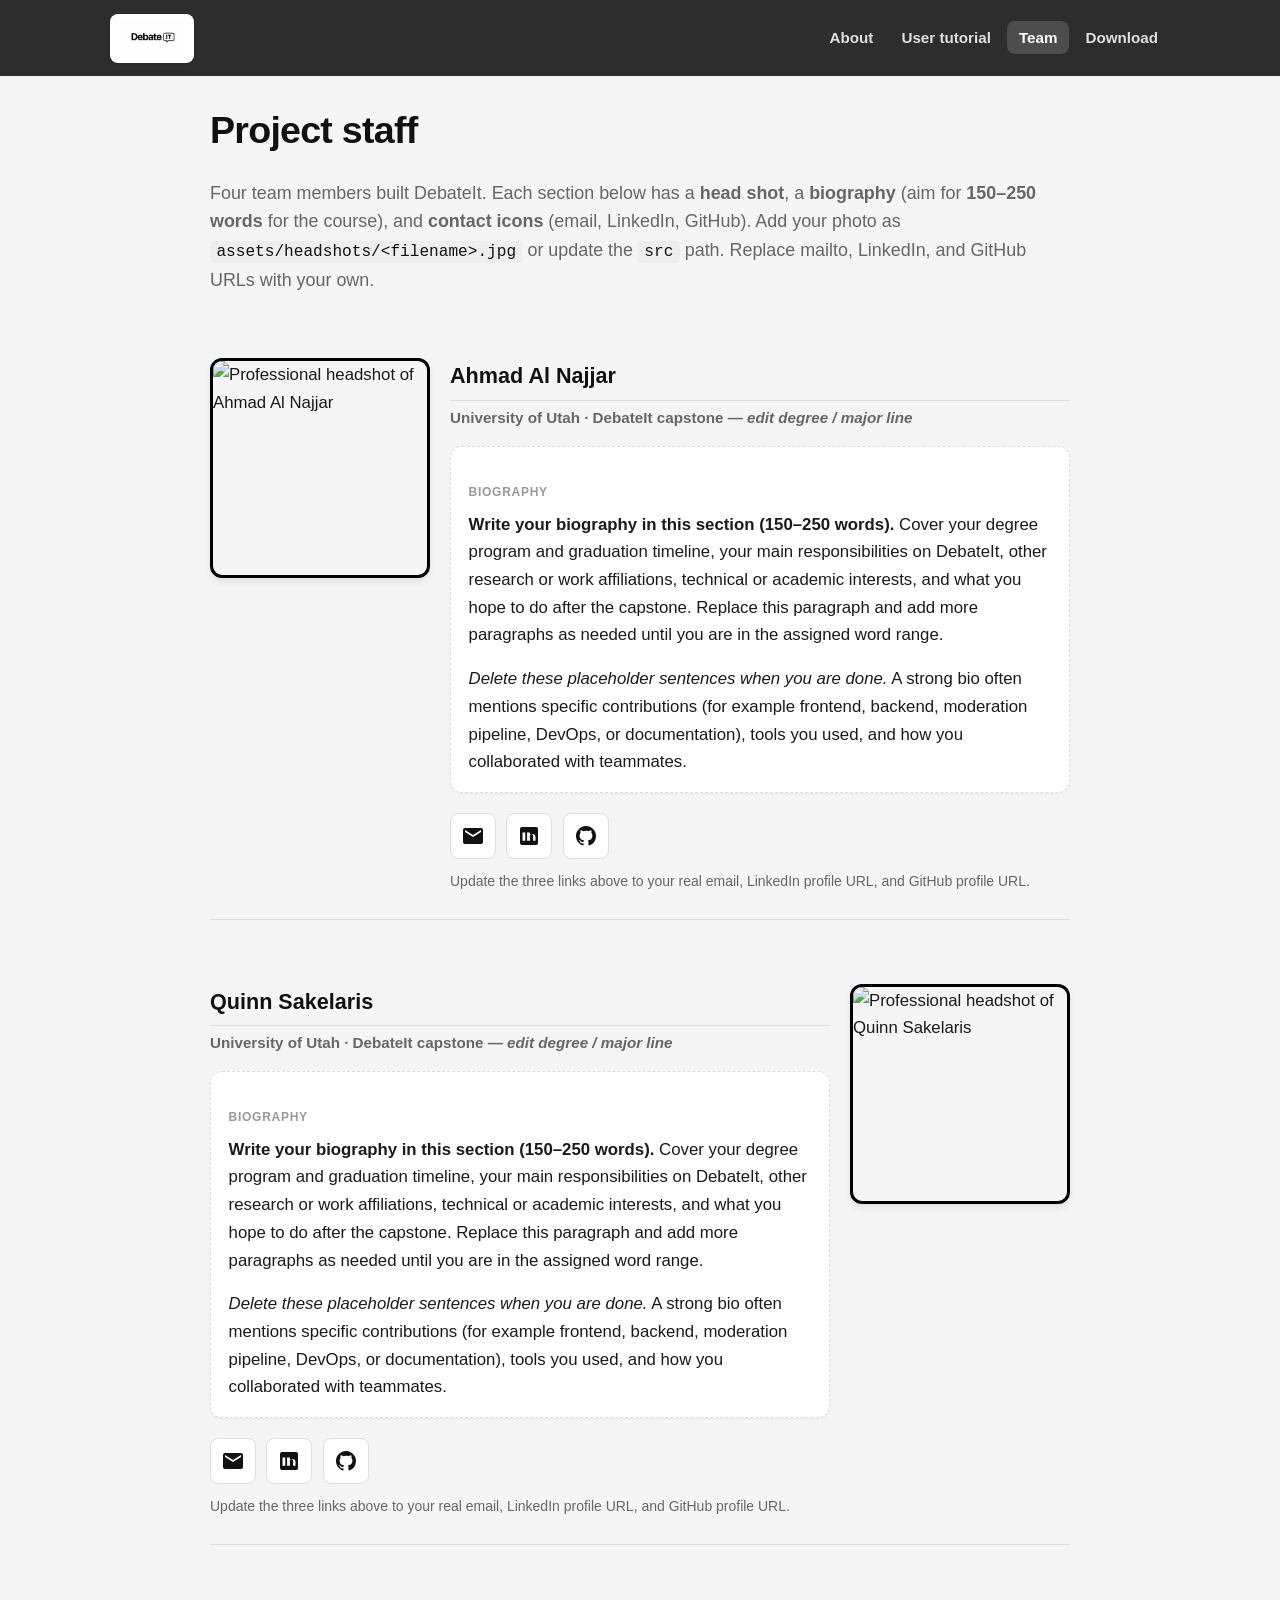
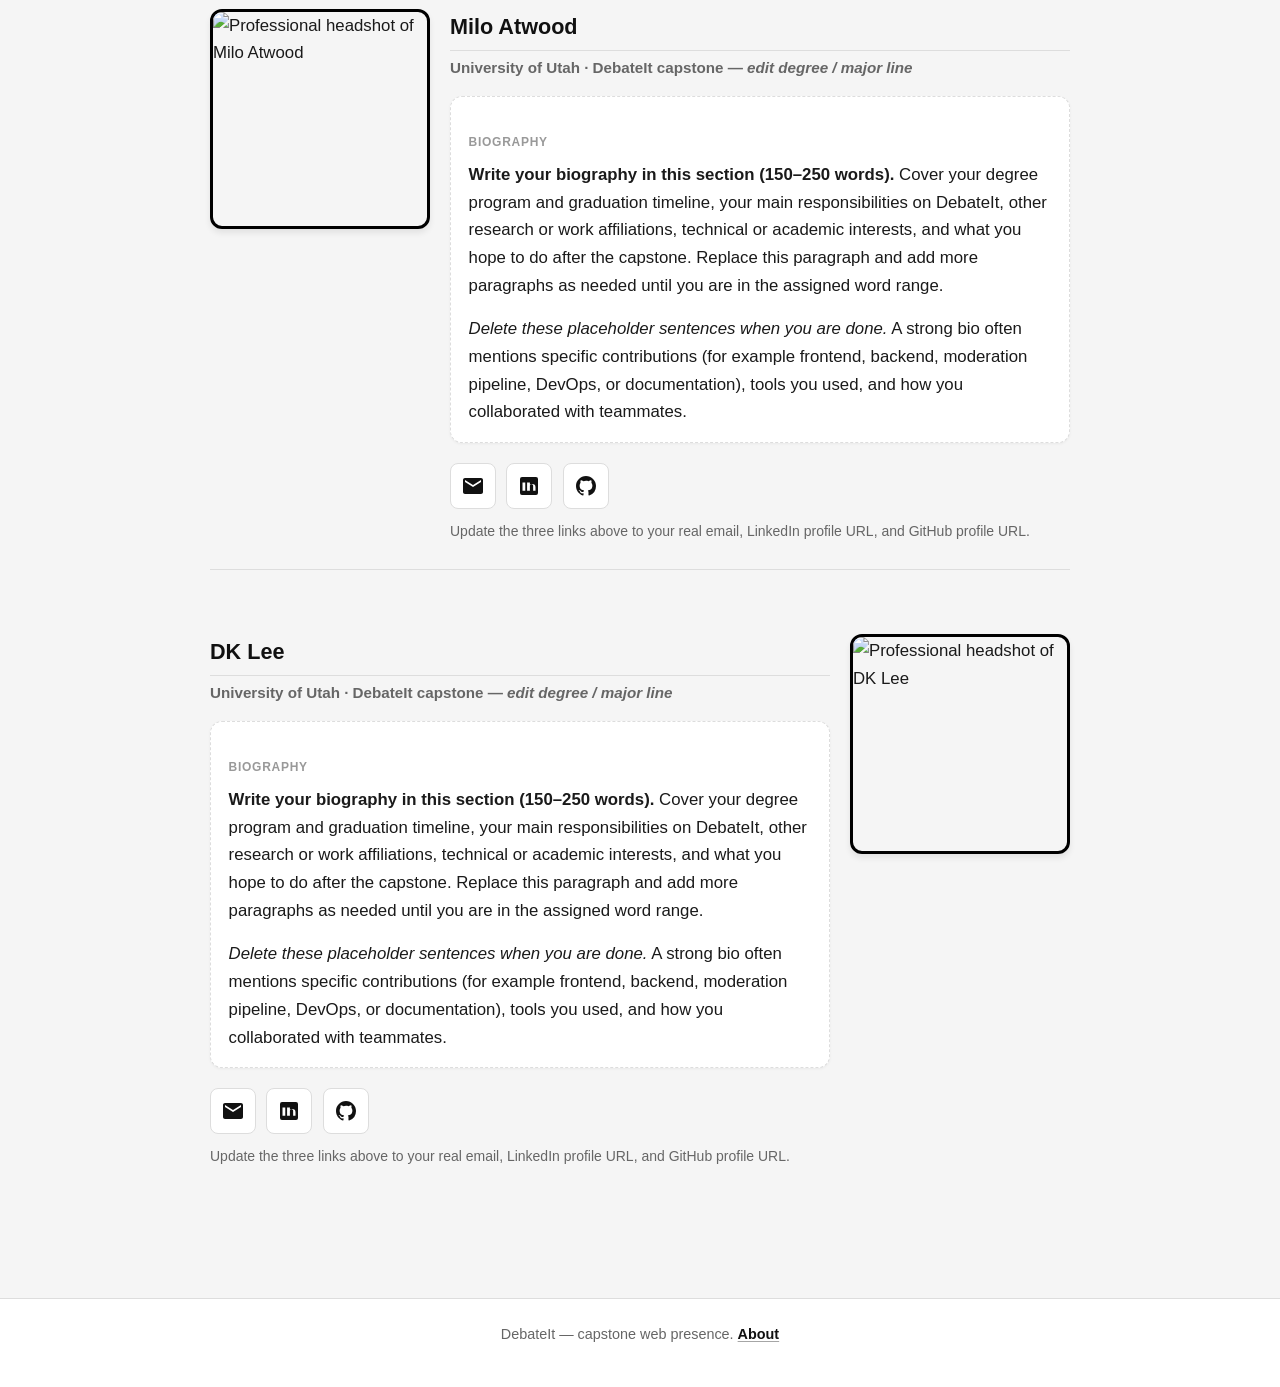
==== team.html @ d02fa09f "setup static website to our team presence" ====
<!DOCTYPE html>
<html lang="en">
  <head>
    <meta charset="utf-8" />
    <meta name="viewport" content="width=device-width, initial-scale=1" />
    <title>Team — DebateIt</title>
    <link rel="stylesheet" href="styles.css" />
  </head>
  <body>
    <header class="site-header">
      <div class="site-header__inner">
        <a class="logo" href="index.html"><img src="assets/logo.jpg" alt="Debate It — home" width="160" height="40" /></a>
        <nav aria-label="Main">
          <ul>
            <li><a href="index.html">About</a></li>
            <li><a href="tutorial.html">User tutorial</a></li>
            <li><a href="team.html" aria-current="page">Team</a></li>
            <li><a href="download.html">Download</a></li>
          </ul>
        </nav>
      </div>
    </header>

    <!-- Inline icons (currentColor) for contact row -->
    <svg xmlns="http://www.w3.org/2000/svg" style="position: absolute; width: 0; height: 0; overflow: hidden" aria-hidden="true">
      <symbol id="icon-email" viewBox="0 0 24 24">
        <path
          fill="currentColor"
          d="M20 4H4c-1.1 0-1.99.9-1.99 2L2 18c0 1.1.9 2 2 2h16c1.1 0 2-.9 2-2V6c0-1.1-.9-2-2-2zm0 4-8 5-8-5V6l8 5 8-5v2z"
        />
      </symbol>
      <symbol id="icon-linkedin" viewBox="0 0 24 24">
        <path
          fill="currentColor"
          d="M19 3a2 2 0 0 1 2 2v14a2 2 0 0 1-2 2H5a2 2 0 0 1-2-2V5a2 2 0 0 1 2-2h14m-.5 15.5v-5.3a3.26 3.26 0 0 0-3.26-3.26c-.85 0-1.64.21-2.35.62V8.5h-2.8v8.2h2.8v-4.93c0-.68.67-1.53 1.75-1.53 1 0 1.5.73 1.5 1.69v4.77h2.76M6.88 6.56a1.68 1.68 0 0 1-1.68-1.68A1.68 1.68 0 0 1 6.88 3.2a1.69 1.69 0 0 1 1.69 1.68 1.69 1.69 0 0 1-1.69 1.68m1.39 10.94V8.5H5.5v8.2h2.77z"
        />
      </symbol>
      <symbol id="icon-github" viewBox="0 0 24 24">
        <path
          fill="currentColor"
          fill-rule="evenodd"
          clip-rule="evenodd"
          d="M12 2C6.477 2 2 6.484 2 12.017c0 4.425 2.865 8.18 6.839 9.504.5.092.682-.217.682-.483 0-.237-.008-.868-.013-1.703-2.782.605-3.369-1.343-3.369-1.343-.454-1.158-1.11-1.466-1.11-1.466-.908-.62.069-.608.069-.608 1.003.07 1.531 1.032 1.531 1.032.892 1.53 2.341 1.088 2.91.832.092-.647.35-1.088.636-1.338-2.22-.253-4.555-1.113-4.555-4.951 0-1.093.39-1.988 1.029-2.688-.103-.253-.446-1.272.098-2.65 0 0 .84-.27 2.75 1.026A9.564 9.564 0 0112 6.844c.85.004 1.705.115 2.504.337 1.909-1.296 2.747-1.027 2.747-1.027.546 1.379.202 2.398.1 2.651.64.7 1.028 1.595 1.028 2.688 0 3.848-2.339 4.695-4.566 4.943.359.309.678.92.678 1.855 0 1.338-.012 2.419-.012 2.747 0 .268.18.58.688.482A10.019 10.019 0 0022 12.017C22 6.484 17.522 2 12 2z"
        />
      </symbol>
    </svg>

    <main>
      <h1>Project staff</h1>
      <p class="lead">
        Four team members built DebateIt. Each section below has a <strong>head shot</strong>, a <strong>biography</strong> (aim for <strong>150–250 words</strong> for the course), and <strong>contact icons</strong> (email, LinkedIn, GitHub). Add your photo as
        <code>assets/headshots/&lt;filename&gt;.jpg</code> or update the <code>src</code> path. Replace mailto, LinkedIn, and GitHub URLs with your own.
      </p>

      <!-- 1. Ahmad Al Najjar — photo LEFT -->
      <article class="team-member" id="ahmad-al-najjar">
        <figure class="team-member__photo">
          <img
            src="assets/headshots/ahmad-al-najjar.jpg"
            alt="Professional headshot of Ahmad Al Najjar"
            width="220"
            height="220"
            onerror="this.onerror=null;this.src='assets/headshot-placeholder.svg'"
          />
        </figure>
        <div class="team-member__bio">
          <h2 class="team-member__name">Ahmad Al Najjar</h2>
          <p class="team-member__role">University of Utah · DebateIt capstone — <em>edit degree / major line</em></p>

          <section class="team-member__bio-write" aria-labelledby="bio-heading-ahmad">
            <h3 class="team-bio-heading" id="bio-heading-ahmad">Biography</h3>
            <p>
              <strong>Write your biography in this section (150–250 words).</strong> Cover your degree program and graduation timeline, your main responsibilities on DebateIt, other research or work affiliations, technical or academic interests, and what
              you hope to do after the capstone. Replace this paragraph and add more paragraphs as needed until you are in the assigned word range.
            </p>
            <p>
              <em>Delete these placeholder sentences when you are done.</em> A strong bio often mentions specific contributions (for example frontend, backend, moderation pipeline, DevOps, or documentation), tools you used, and how you collaborated with
              teammates.
            </p>
          </section>

          <div class="contact-icons" role="list" aria-label="Professional contact — Ahmad Al Najjar">
            <a class="contact-icons__link" role="listitem" href="mailto:ahmad.alnajjar@utah.edu" aria-label="Email Ahmad Al Najjar">
              <svg class="contact-icons__svg" width="24" height="24" aria-hidden="true"><use href="#icon-email" /></svg>
            </a>
            <a class="contact-icons__link" role="listitem" href="https://www.linkedin.com/in/ahmad-al-najjar" aria-label="Ahmad Al Najjar on LinkedIn" rel="noopener noreferrer" target="_blank">
              <svg class="contact-icons__svg" width="24" height="24" aria-hidden="true"><use href="#icon-linkedin" /></svg>
            </a>
            <a class="contact-icons__link" role="listitem" href="https://github.com/ahmad-al-najjar" aria-label="Ahmad Al Najjar on GitHub" rel="noopener noreferrer" target="_blank">
              <svg class="contact-icons__svg" width="24" height="24" aria-hidden="true"><use href="#icon-github" /></svg>
            </a>
          </div>
          <p class="contact-icons__hint"><small>Update the three links above to your real email, LinkedIn profile URL, and GitHub profile URL.</small></p>
        </div>
      </article>

      <!-- 2. Quinn Sakelaris — photo RIGHT -->
      <article class="team-member team-member--flip" id="quinn-sakelaris">
        <figure class="team-member__photo">
          <img
            src="assets/headshots/quinn-sakelaris.jpg"
            alt="Professional headshot of Quinn Sakelaris"
            width="220"
            height="220"
            onerror="this.onerror=null;this.src='assets/headshot-placeholder.svg'"
          />
        </figure>
        <div class="team-member__bio">
          <h2 class="team-member__name">Quinn Sakelaris</h2>
          <p class="team-member__role">University of Utah · DebateIt capstone — <em>edit degree / major line</em></p>

          <section class="team-member__bio-write" aria-labelledby="bio-heading-quinn">
            <h3 class="team-bio-heading" id="bio-heading-quinn">Biography</h3>
            <p>
              <strong>Write your biography in this section (150–250 words).</strong> Cover your degree program and graduation timeline, your main responsibilities on DebateIt, other research or work affiliations, technical or academic interests, and what
              you hope to do after the capstone. Replace this paragraph and add more paragraphs as needed until you are in the assigned word range.
            </p>
            <p>
              <em>Delete these placeholder sentences when you are done.</em> A strong bio often mentions specific contributions (for example frontend, backend, moderation pipeline, DevOps, or documentation), tools you used, and how you collaborated with
              teammates.
            </p>
          </section>

          <div class="contact-icons" role="list" aria-label="Professional contact — Quinn Sakelaris">
            <a class="contact-icons__link" role="listitem" href="mailto:quinn.sakelaris@utah.edu" aria-label="Email Quinn Sakelaris">
              <svg class="contact-icons__svg" width="24" height="24" aria-hidden="true"><use href="#icon-email" /></svg>
            </a>
            <a class="contact-icons__link" role="listitem" href="https://www.linkedin.com/in/quinn-sakelaris" aria-label="Quinn Sakelaris on LinkedIn" rel="noopener noreferrer" target="_blank">
              <svg class="contact-icons__svg" width="24" height="24" aria-hidden="true"><use href="#icon-linkedin" /></svg>
            </a>
            <a class="contact-icons__link" role="listitem" href="https://github.com/quinn-sakelaris" aria-label="Quinn Sakelaris on GitHub" rel="noopener noreferrer" target="_blank">
              <svg class="contact-icons__svg" width="24" height="24" aria-hidden="true"><use href="#icon-github" /></svg>
            </a>
          </div>
          <p class="contact-icons__hint"><small>Update the three links above to your real email, LinkedIn profile URL, and GitHub profile URL.</small></p>
        </div>
      </article>

      <!-- 3. Milo Atwood — photo LEFT -->
      <article class="team-member" id="milo-atwood">
        <figure class="team-member__photo">
          <img
            src="assets/headshots/milo-atwood.jpg"
            alt="Professional headshot of Milo Atwood"
            width="220"
            height="220"
            onerror="this.onerror=null;this.src='assets/headshot-placeholder.svg'"
          />
        </figure>
        <div class="team-member__bio">
          <h2 class="team-member__name">Milo Atwood</h2>
          <p class="team-member__role">University of Utah · DebateIt capstone — <em>edit degree / major line</em></p>

          <section class="team-member__bio-write" aria-labelledby="bio-heading-milo">
            <h3 class="team-bio-heading" id="bio-heading-milo">Biography</h3>
            <p>
              <strong>Write your biography in this section (150–250 words).</strong> Cover your degree program and graduation timeline, your main responsibilities on DebateIt, other research or work affiliations, technical or academic interests, and what
              you hope to do after the capstone. Replace this paragraph and add more paragraphs as needed until you are in the assigned word range.
            </p>
            <p>
              <em>Delete these placeholder sentences when you are done.</em> A strong bio often mentions specific contributions (for example frontend, backend, moderation pipeline, DevOps, or documentation), tools you used, and how you collaborated with
              teammates.
            </p>
          </section>

          <div class="contact-icons" role="list" aria-label="Professional contact — Milo Atwood">
            <a class="contact-icons__link" role="listitem" href="mailto:milo.atwood@utah.edu" aria-label="Email Milo Atwood">
              <svg class="contact-icons__svg" width="24" height="24" aria-hidden="true"><use href="#icon-email" /></svg>
            </a>
            <a class="contact-icons__link" role="listitem" href="https://www.linkedin.com/in/milo-atwood" aria-label="Milo Atwood on LinkedIn" rel="noopener noreferrer" target="_blank">
              <svg class="contact-icons__svg" width="24" height="24" aria-hidden="true"><use href="#icon-linkedin" /></svg>
            </a>
            <a class="contact-icons__link" role="listitem" href="https://github.com/milo-atwood" aria-label="Milo Atwood on GitHub" rel="noopener noreferrer" target="_blank">
              <svg class="contact-icons__svg" width="24" height="24" aria-hidden="true"><use href="#icon-github" /></svg>
            </a>
          </div>
          <p class="contact-icons__hint"><small>Update the three links above to your real email, LinkedIn profile URL, and GitHub profile URL.</small></p>
        </div>
      </article>

      <!-- 4. DK Lee — photo RIGHT -->
      <article class="team-member team-member--flip" id="dk-lee">
        <figure class="team-member__photo">
          <img
            src="assets/headshots/dk-lee.jpg"
            alt="Professional headshot of DK Lee"
            width="220"
            height="220"
            onerror="this.onerror=null;this.src='assets/headshot-placeholder.svg'"
          />
        </figure>
        <div class="team-member__bio">
          <h2 class="team-member__name">DK Lee</h2>
          <p class="team-member__role">University of Utah · DebateIt capstone — <em>edit degree / major line</em></p>

          <section class="team-member__bio-write" aria-labelledby="bio-heading-dk">
            <h3 class="team-bio-heading" id="bio-heading-dk">Biography</h3>
            <p>
              <strong>Write your biography in this section (150–250 words).</strong> Cover your degree program and graduation timeline, your main responsibilities on DebateIt, other research or work affiliations, technical or academic interests, and what
              you hope to do after the capstone. Replace this paragraph and add more paragraphs as needed until you are in the assigned word range.
            </p>
            <p>
              <em>Delete these placeholder sentences when you are done.</em> A strong bio often mentions specific contributions (for example frontend, backend, moderation pipeline, DevOps, or documentation), tools you used, and how you collaborated with
              teammates.
            </p>
          </section>

          <div class="contact-icons" role="list" aria-label="Professional contact — DK Lee">
            <a class="contact-icons__link" role="listitem" href="mailto:dk.lee@utah.edu" aria-label="Email DK Lee">
              <svg class="contact-icons__svg" width="24" height="24" aria-hidden="true"><use href="#icon-email" /></svg>
            </a>
            <a class="contact-icons__link" role="listitem" href="https://www.linkedin.com/in/dk-lee" aria-label="DK Lee on LinkedIn" rel="noopener noreferrer" target="_blank">
              <svg class="contact-icons__svg" width="24" height="24" aria-hidden="true"><use href="#icon-linkedin" /></svg>
            </a>
            <a class="contact-icons__link" role="listitem" href="https://github.com/dk-lee" aria-label="DK Lee on GitHub" rel="noopener noreferrer" target="_blank">
              <svg class="contact-icons__svg" width="24" height="24" aria-hidden="true"><use href="#icon-github" /></svg>
            </a>
          </div>
          <p class="contact-icons__hint"><small>Update the three links above to your real email, LinkedIn profile URL, and GitHub profile URL.</small></p>
        </div>
      </article>
    </main>

    <footer class="site-footer">
      <p>DebateIt — capstone web presence. <a href="index.html">About</a></p>
    </footer>
  </body>
</html>
---- styles.css ----
/* DebateIt brochure — theme aligned with mainview (sidebar + light content shell) */
:root {
  /* MainLayout + Sidebar */
  --bg-page: #f5f5f5;
  --bg-chrome: #2d2d2d;
  --bg-chrome-hover: #3d3d3d;
  --bg-chrome-active: #4d4d4d;
  /* Surfaces (auth card, debate cards) */
  --surface: #ffffff;
  --border: #dddddd;
  --border-input: #dddddd;
  --text: #111111;
  --text-body: #1a1a1a;
  --muted: #666666;
  --muted-soft: #999999;
  --accent-red: #e24a4a;
  --radius: 12px;
  --radius-btn: 8px;
  --font: -apple-system, BlinkMacSystemFont, "Segoe UI", Roboto, Oxygen, Ubuntu, Cantarell, "Fira Sans", "Droid Sans", "Helvetica Neue", sans-serif;
  --max: 900px;
  --shadow-card: 0 4px 6px rgba(0, 0, 0, 0.08);
}

*,
*::before,
*::after {
  box-sizing: border-box;
}

html {
  scroll-behavior: smooth;
}

body {
  margin: 0;
  font-family: var(--font);
  background: var(--bg-page);
  color: var(--text-body);
  line-height: 1.65;
  font-size: 1.05rem;
  -webkit-font-smoothing: antialiased;
  -moz-osx-font-smoothing: grayscale;
}

a {
  color: var(--text);
  text-decoration: underline;
  text-decoration-color: rgba(0, 0, 0, 0.35);
  text-underline-offset: 2px;
}

a:hover {
  text-decoration-color: var(--text);
}

.site-header {
  background: var(--bg-chrome);
  border-bottom: none;
  position: sticky;
  top: 0;
  z-index: 10;
}

.site-header__inner {
  max-width: 1100px;
  margin: 0 auto;
  padding: 0.85rem 1.25rem;
  display: flex;
  flex-wrap: wrap;
  align-items: center;
  justify-content: space-between;
  gap: 1rem;
}

.logo {
  display: inline-flex;
  align-items: center;
  line-height: 0;
  background: #fff;
  padding: 0.35rem 0.65rem;
  border-radius: var(--radius-btn);
  border: none;
  box-shadow: 0 1px 3px rgba(0, 0, 0, 0.2);
}

.logo:hover {
  text-decoration: none;
  filter: brightness(1.02);
}

.logo img {
  height: 38px;
  width: auto;
  display: block;
}

nav ul {
  list-style: none;
  margin: 0;
  padding: 0;
  display: flex;
  flex-wrap: wrap;
  gap: 0.25rem;
}

nav a {
  color: #e0e0e0;
  font-size: 0.95rem;
  font-weight: 600;
  text-decoration: none;
  padding: 0.5rem 0.75rem;
  border-radius: var(--radius-btn);
  transition: background-color 0.2s ease, color 0.2s ease;
}

nav a:hover {
  background-color: var(--bg-chrome-hover);
  color: #fff;
  text-decoration: none;
}

nav a[aria-current="page"] {
  background-color: var(--bg-chrome-active);
  color: #fff;
  text-decoration: none;
}

main {
  max-width: var(--max);
  margin: 0 auto;
  padding: 2rem 1.25rem 4rem;
}

main a:not(.btn):not(.logo) {
  font-weight: 600;
}

h1 {
  font-size: clamp(1.85rem, 4vw, 2.35rem);
  letter-spacing: -0.02em;
  margin-top: 0;
  line-height: 1.2;
  color: var(--text);
  font-weight: 700;
}

h2 {
  font-size: 1.35rem;
  margin-top: 2.25rem;
  margin-bottom: 0.75rem;
  color: var(--text);
  border-bottom: 1px solid var(--border);
  padding-bottom: 0.35rem;
  font-weight: 700;
}

h3 {
  font-size: 1.1rem;
  margin-top: 1.5rem;
  color: var(--muted);
  font-weight: 600;
}

p {
  margin: 0 0 1rem;
}

.lead {
  font-size: 1.12rem;
  color: var(--muted);
  margin-bottom: 1.5rem;
  line-height: 1.6;
}

.cta-row {
  display: flex;
  flex-wrap: wrap;
  gap: 0.75rem 1rem;
  margin: 1.5rem 0 2rem;
}

.btn {
  display: inline-block;
  padding: 0.65rem 1.25rem;
  border-radius: var(--radius-btn);
  font-weight: 700;
  font-size: 0.95rem;
  border: 1px solid var(--border);
  background: var(--surface);
  color: var(--text);
  text-decoration: none;
  transition: opacity 0.2s ease, background-color 0.2s ease, border-color 0.2s ease;
}

.btn:hover {
  background: #fafafa;
  border-color: #bbb;
  text-decoration: none;
}

.btn--primary {
  background: #000000;
  border-color: #000000;
  color: #fff;
}

.btn--primary:hover {
  opacity: 0.9;
  filter: none;
  text-decoration: none;
}

.figure {
  margin: 1.5rem 0;
  padding: 1rem;
  background: var(--surface);
  border: 1px solid var(--border);
  border-radius: var(--radius);
  text-align: center;
  box-shadow: var(--shadow-card);
}

.figure img,
.figure svg {
  max-width: 100%;
  height: auto;
  border-radius: var(--radius-btn);
}

.caption {
  margin: 0.75rem 0 0;
  font-size: 0.9rem;
  color: var(--muted);
}

.caption a {
  font-weight: 600;
}

.tag-list {
  display: flex;
  flex-wrap: wrap;
  gap: 0.5rem;
  margin: 1rem 0 0;
  padding: 0;
  list-style: none;
}

.tag-list li {
  background: var(--surface);
  border: 1px solid var(--border);
  padding: 0.4rem 0.85rem;
  border-radius: 999px;
  font-size: 0.85rem;
  color: var(--text-body);
  font-weight: 500;
  box-shadow: 0 1px 2px rgba(0, 0, 0, 0.04);
}

.callout {
  border-left: 4px solid var(--bg-chrome);
  padding: 1rem 1.15rem;
  margin: 1.5rem 0;
  background: var(--surface);
  border-radius: 0 var(--radius) var(--radius) 0;
  box-shadow: var(--shadow-card);
  border: 1px solid var(--border);
  border-left-width: 4px;
}

.callout p:last-child {
  margin-bottom: 0;
}

code {
  font-family: source-code-pro, Menlo, Monaco, Consolas, "Courier New", monospace;
  font-size: 0.9em;
  background: #eeeeee;
  padding: 0.15rem 0.4rem;
  border-radius: 4px;
  color: var(--text);
}

.site-footer {
  border-top: 1px solid var(--border);
  padding: 1.5rem 1.25rem;
  text-align: center;
  color: var(--muted);
  font-size: 0.9rem;
  background: var(--surface);
}

.site-footer a {
  font-weight: 600;
}

/* Team alternating layout */
.team-member {
  display: grid;
  grid-template-columns: 1fr;
  gap: 1.25rem;
  align-items: start;
  margin: 2.5rem 0;
  padding: 1.5rem 0;
  border-bottom: 1px solid var(--border);
}

.team-member:last-child {
  border-bottom: none;
}

@media (min-width: 700px) {
  .team-member {
    grid-template-columns: minmax(160px, 220px) 1fr;
  }

  .team-member--flip {
    grid-template-columns: 1fr minmax(160px, 220px);
  }

  .team-member--flip .team-member__photo {
    order: 2;
  }

  .team-member--flip .team-member__bio {
    order: 1;
  }
}

.team-member__photo {
  margin: 0;
}

.team-member__photo img {
  width: 100%;
  max-width: 220px;
  aspect-ratio: 1;
  object-fit: cover;
  border-radius: var(--radius);
  border: 3px solid #000000;
  display: block;
  box-shadow: var(--shadow-card);
}

.team-member__name {
  margin: 0 0 0.25rem;
  font-size: 1.35rem;
  font-weight: 700;
  color: var(--text);
}

.team-member__role {
  margin: 0 0 1rem;
  color: var(--muted);
  font-size: 0.95rem;
  font-weight: 600;
}

.team-bio-heading {
  font-size: 0.75rem;
  margin: 1.25rem 0 0.5rem;
  color: var(--muted-soft);
  border-bottom: none;
  text-transform: uppercase;
  letter-spacing: 0.06em;
  font-weight: 600;
}

.team-member__bio-write {
  margin: 0 0 0.5rem;
  padding: 1rem 1.1rem;
  background: var(--surface);
  border: 1px dashed var(--border);
  border-radius: var(--radius);
  box-shadow: 0 1px 3px rgba(0, 0, 0, 0.05);
}

.team-member__bio-write p:last-child {
  margin-bottom: 0;
}

.contact-icons {
  display: flex;
  flex-wrap: wrap;
  align-items: center;
  gap: 0.65rem;
  margin-top: 1.25rem;
  padding: 0;
}

.contact-icons__link {
  display: inline-flex;
  align-items: center;
  justify-content: center;
  width: 46px;
  height: 46px;
  border-radius: var(--radius-btn);
  background: var(--surface);
  border: 1px solid var(--border);
  color: var(--text);
  text-decoration: none;
  transition: background-color 0.2s ease, border-color 0.2s ease;
}

.contact-icons__link:hover {
  background: var(--bg-page);
  border-color: #000000;
  color: var(--text);
  text-decoration: none;
}

.contact-icons__svg {
  display: block;
  pointer-events: none;
}

.contact-icons__hint {
  margin: 0.5rem 0 0;
  color: var(--muted);
}

/* Tutorial steps — card stack like in-app panels */
.steps {
  counter-reset: step;
  list-style: none;
  padding: 0;
  margin: 1.5rem 0;
}

.steps li {
  position: relative;
  padding: 1rem 1rem 1rem 3.25rem;
  margin-bottom: 0.75rem;
  background: var(--surface);
  border: 1px solid var(--border);
  border-radius: var(--radius);
  box-shadow: 0 1px 3px rgba(0, 0, 0, 0.06);
}

.steps li::before {
  counter-increment: step;
  content: counter(step);
  position: absolute;
  left: 1rem;
  top: 1rem;
  width: 1.75rem;
  height: 1.75rem;
  line-height: 1.75rem;
  text-align: center;
  font-weight: 700;
  font-size: 0.9rem;
  background: #000000;
  color: #fff;
  border-radius: 50%;
}

ol.simple {
  padding-left: 1.25rem;
}

ol.simple li {
  margin-bottom: 0.5rem;
}
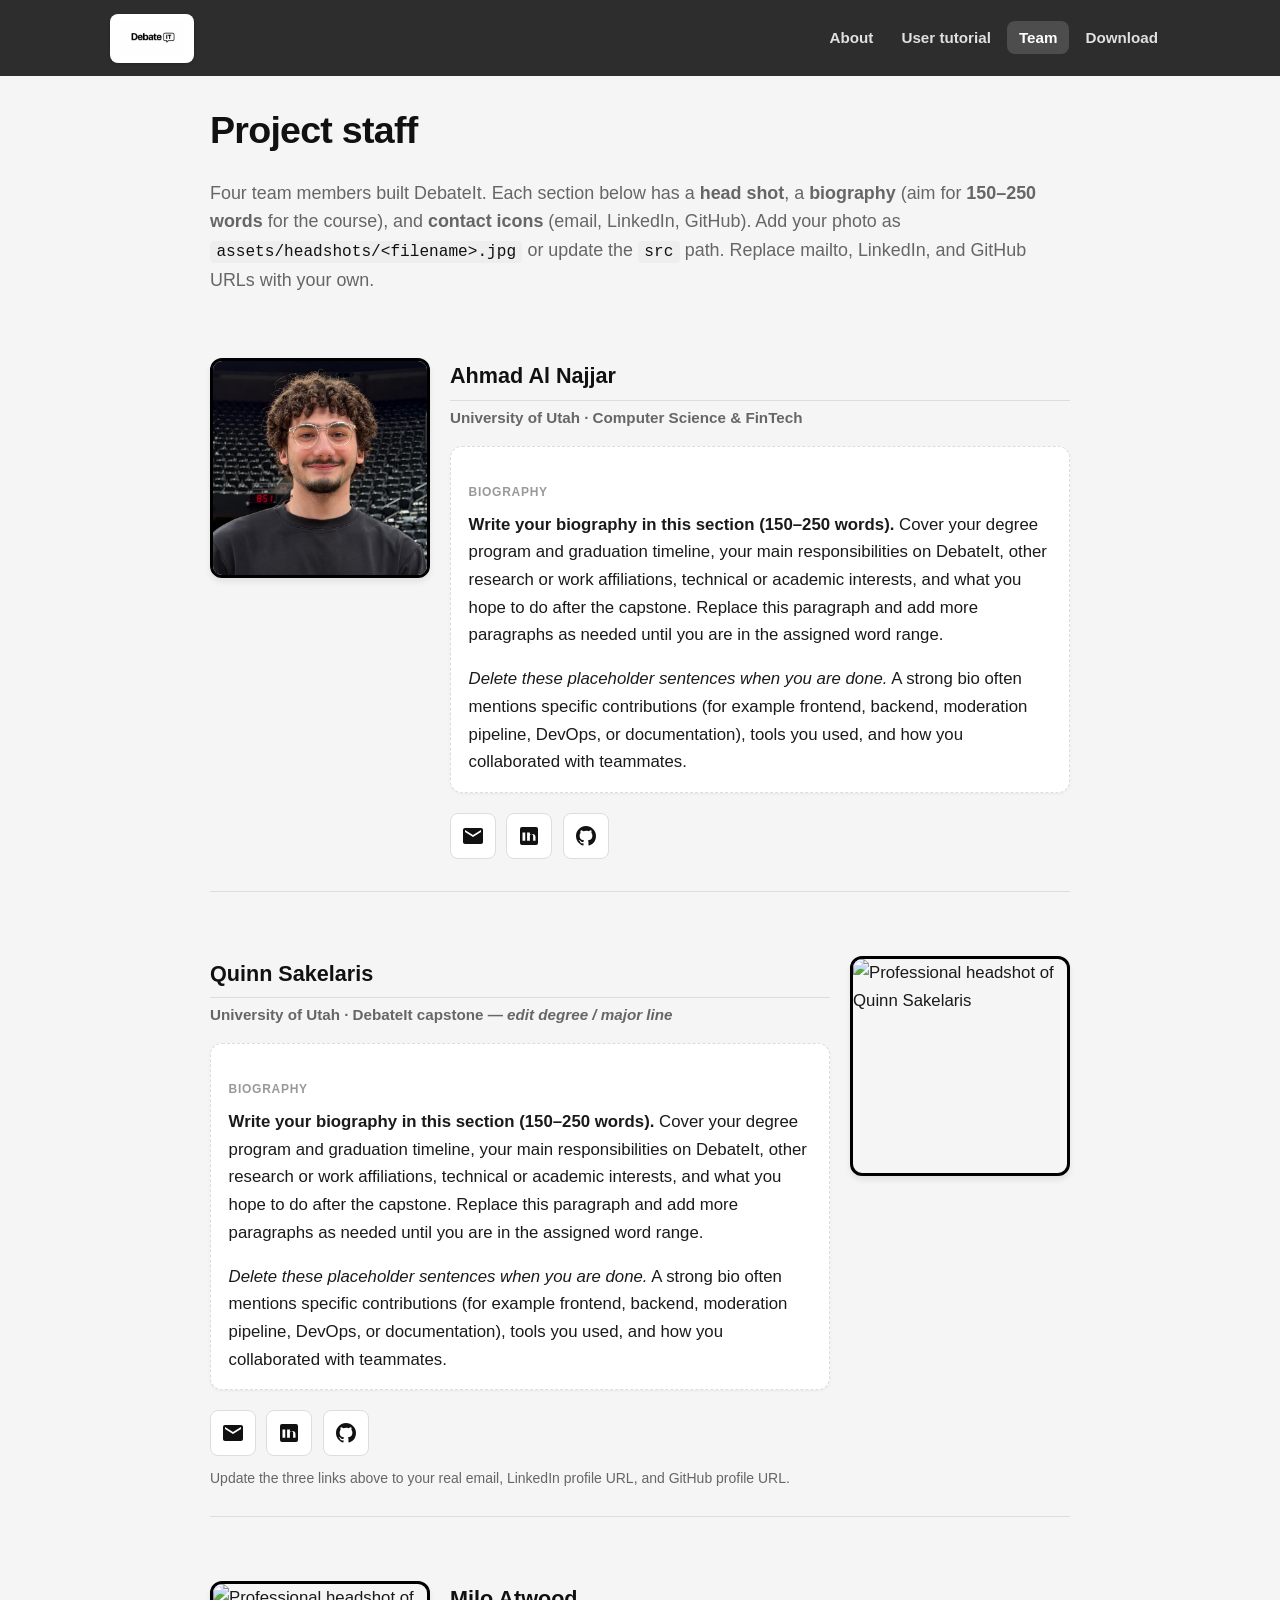
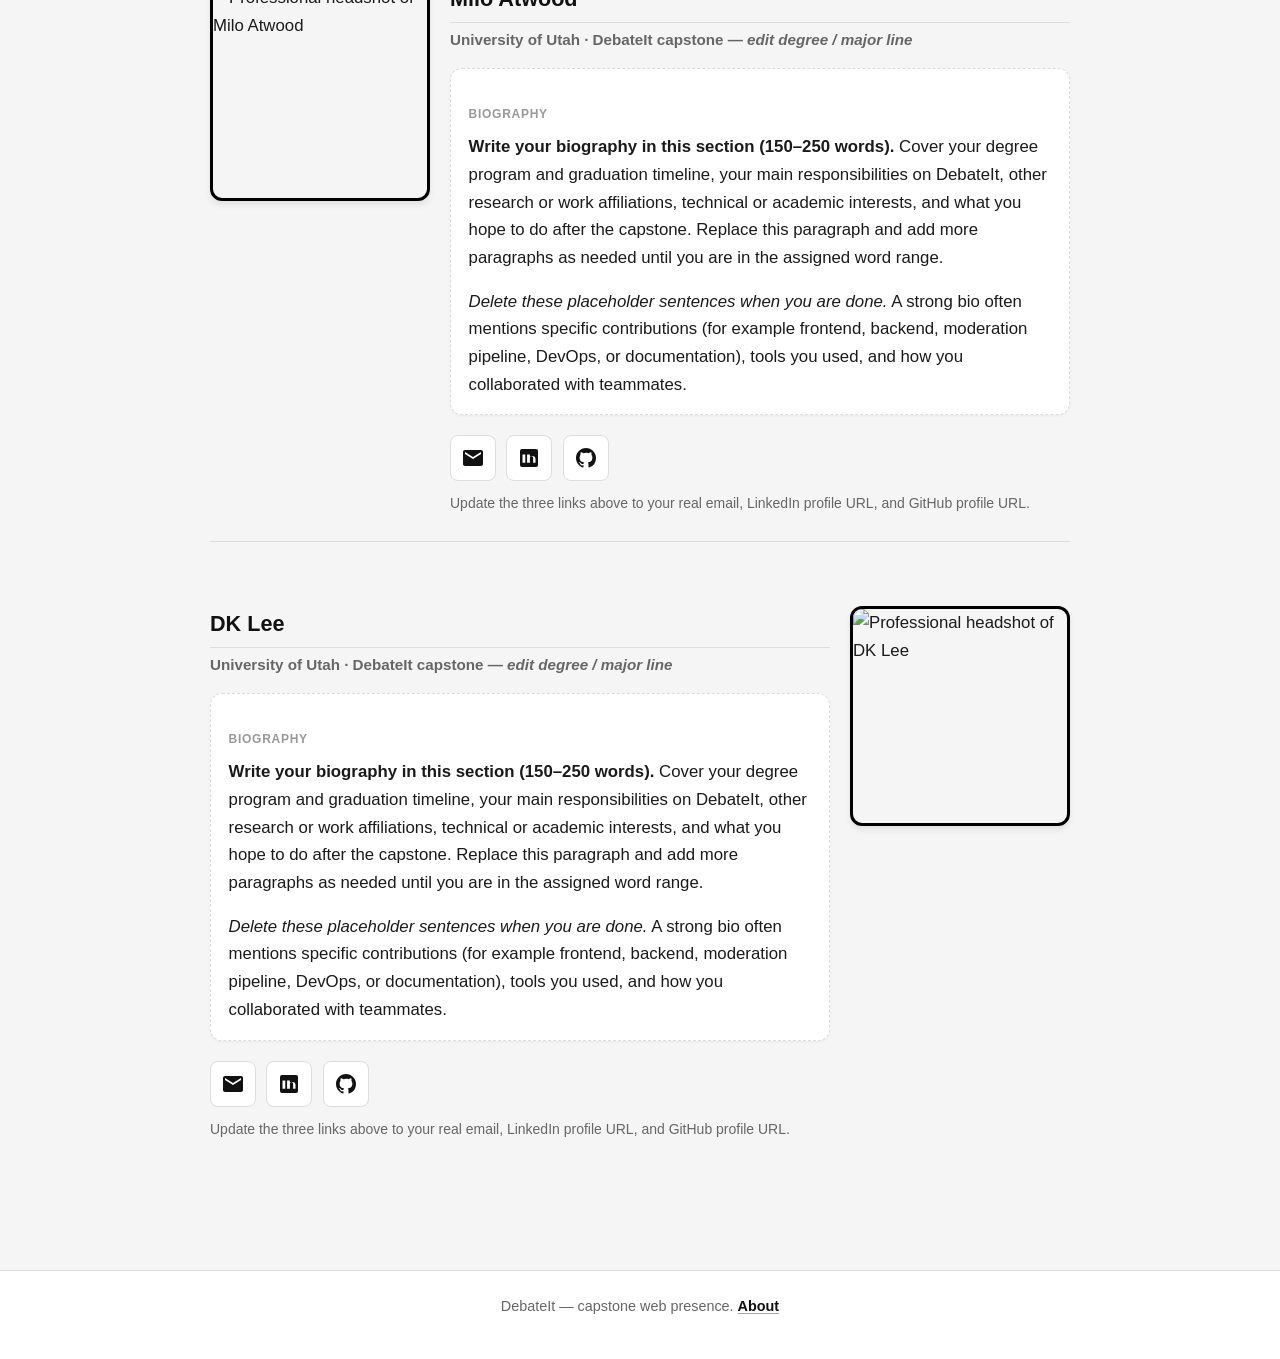
==== commit 118d166b: "Add Ahmad headshot and update team contact info Add Ahmad Al Najjar's PNG headshot and update his te" ====
--- a/team.html
+++ b/team.html
@@ -56,7 +56,7 @@
       <article class="team-member" id="ahmad-al-najjar">
         <figure class="team-member__photo">
           <img
-            src="assets/headshots/ahmad-al-najjar.jpg"
+            src="assets/headshots/ahmad-al-najjar.PNG"
             alt="Professional headshot of Ahmad Al Najjar"
             width="220"
             height="220"
@@ -65,7 +65,7 @@
         </figure>
         <div class="team-member__bio">
           <h2 class="team-member__name">Ahmad Al Najjar</h2>
-          <p class="team-member__role">University of Utah · DebateIt capstone — <em>edit degree / major line</em></p>
+          <p class="team-member__role">University of Utah · Computer Science & FinTech</p>
 
           <section class="team-member__bio-write" aria-labelledby="bio-heading-ahmad">
             <h3 class="team-bio-heading" id="bio-heading-ahmad">Biography</h3>
@@ -80,17 +80,17 @@
           </section>
 
           <div class="contact-icons" role="list" aria-label="Professional contact — Ahmad Al Najjar">
-            <a class="contact-icons__link" role="listitem" href="mailto:ahmad.alnajjar@utah.edu" aria-label="Email Ahmad Al Najjar">
-              <svg class="contact-icons__svg" width="24" height="24" aria-hidden="true"><use href="#icon-email" /></svg>
-            </a>
-            <a class="contact-icons__link" role="listitem" href="https://www.linkedin.com/in/ahmad-al-najjar" aria-label="Ahmad Al Najjar on LinkedIn" rel="noopener noreferrer" target="_blank">
-              <svg class="contact-icons__svg" width="24" height="24" aria-hidden="true"><use href="#icon-linkedin" /></svg>
-            </a>
-            <a class="contact-icons__link" role="listitem" href="https://github.com/ahmad-al-najjar" aria-label="Ahmad Al Najjar on GitHub" rel="noopener noreferrer" target="_blank">
-              <svg class="contact-icons__svg" width="24" height="24" aria-hidden="true"><use href="#icon-github" /></svg>
-            </a>
-          </div>
-          <p class="contact-icons__hint"><small>Update the three links above to your real email, LinkedIn profile URL, and GitHub profile URL.</small></p>
+            <a class="contact-icons__link" role="listitem" href="mailto:ahmadslc7@gmail.com" aria-label="Email Ahmad Al Najjar">
+              <svg class="contact-icons__svg" width="24" height="24" aria-hidden="true"><use href="#icon-email" /></svg>
+            </a>
+            <a class="contact-icons__link" role="listitem" href="https://www.linkedin.com/in/ahmad-al-najjar-305a1925a/" aria-label="Ahmad Al Najjar on LinkedIn" rel="noopener noreferrer" target="_blank">
+              <svg class="contact-icons__svg" width="24" height="24" aria-hidden="true"><use href="#icon-linkedin" /></svg>
+            </a>
+            <a class="contact-icons__link" role="listitem" href="https://github.com/MrNajj" aria-label="Ahmad Al Najjar on GitHub" rel="noopener noreferrer" target="_blank">
+              <svg class="contact-icons__svg" width="24" height="24" aria-hidden="true"><use href="#icon-github" /></svg>
+            </a>
+          </div>
+          <p class="contact-icons__hint"></p>
         </div>
       </article>
 
@@ -125,7 +125,7 @@
             <a class="contact-icons__link" role="listitem" href="mailto:quinn.sakelaris@utah.edu" aria-label="Email Quinn Sakelaris">
               <svg class="contact-icons__svg" width="24" height="24" aria-hidden="true"><use href="#icon-email" /></svg>
             </a>
-            <a class="contact-icons__link" role="listitem" href="https://www.linkedin.com/in/quinn-sakelaris" aria-label="Quinn Sakelaris on LinkedIn" rel="noopener noreferrer" target="_blank">
+            <a class="contact-icons__link" role="listitem" href="https://www.linkedin.com/in/quinn-sakelaris/" aria-label="Quinn Sakelaris on LinkedIn" rel="noopener noreferrer" target="_blank">
               <svg class="contact-icons__svg" width="24" height="24" aria-hidden="true"><use href="#icon-linkedin" /></svg>
             </a>
             <a class="contact-icons__link" role="listitem" href="https://github.com/quinn-sakelaris" aria-label="Quinn Sakelaris on GitHub" rel="noopener noreferrer" target="_blank">
@@ -167,7 +167,7 @@
             <a class="contact-icons__link" role="listitem" href="mailto:milo.atwood@utah.edu" aria-label="Email Milo Atwood">
               <svg class="contact-icons__svg" width="24" height="24" aria-hidden="true"><use href="#icon-email" /></svg>
             </a>
-            <a class="contact-icons__link" role="listitem" href="https://www.linkedin.com/in/milo-atwood" aria-label="Milo Atwood on LinkedIn" rel="noopener noreferrer" target="_blank">
+            <a class="contact-icons__link" role="listitem" href="https://www.linkedin.com/in/milo-atwood/" aria-label="Milo Atwood on LinkedIn" rel="noopener noreferrer" target="_blank">
               <svg class="contact-icons__svg" width="24" height="24" aria-hidden="true"><use href="#icon-linkedin" /></svg>
             </a>
             <a class="contact-icons__link" role="listitem" href="https://github.com/milo-atwood" aria-label="Milo Atwood on GitHub" rel="noopener noreferrer" target="_blank">
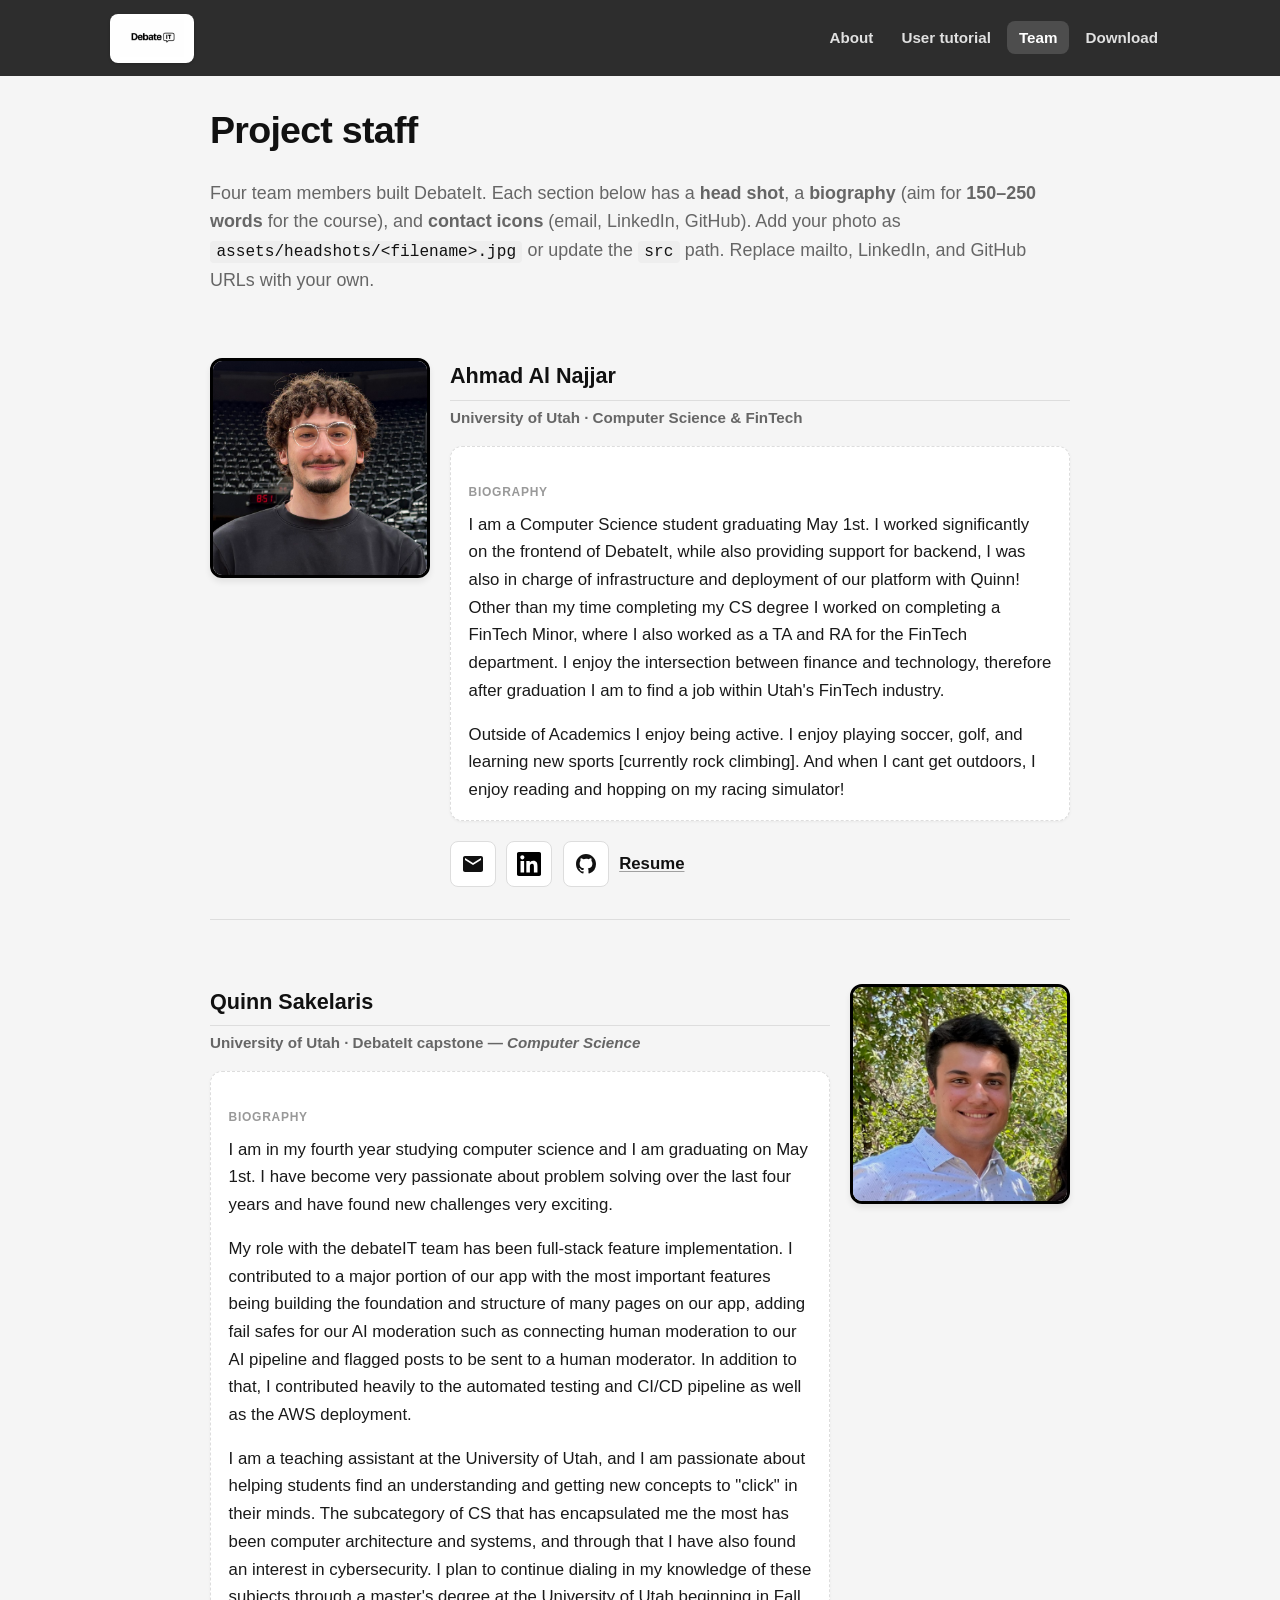
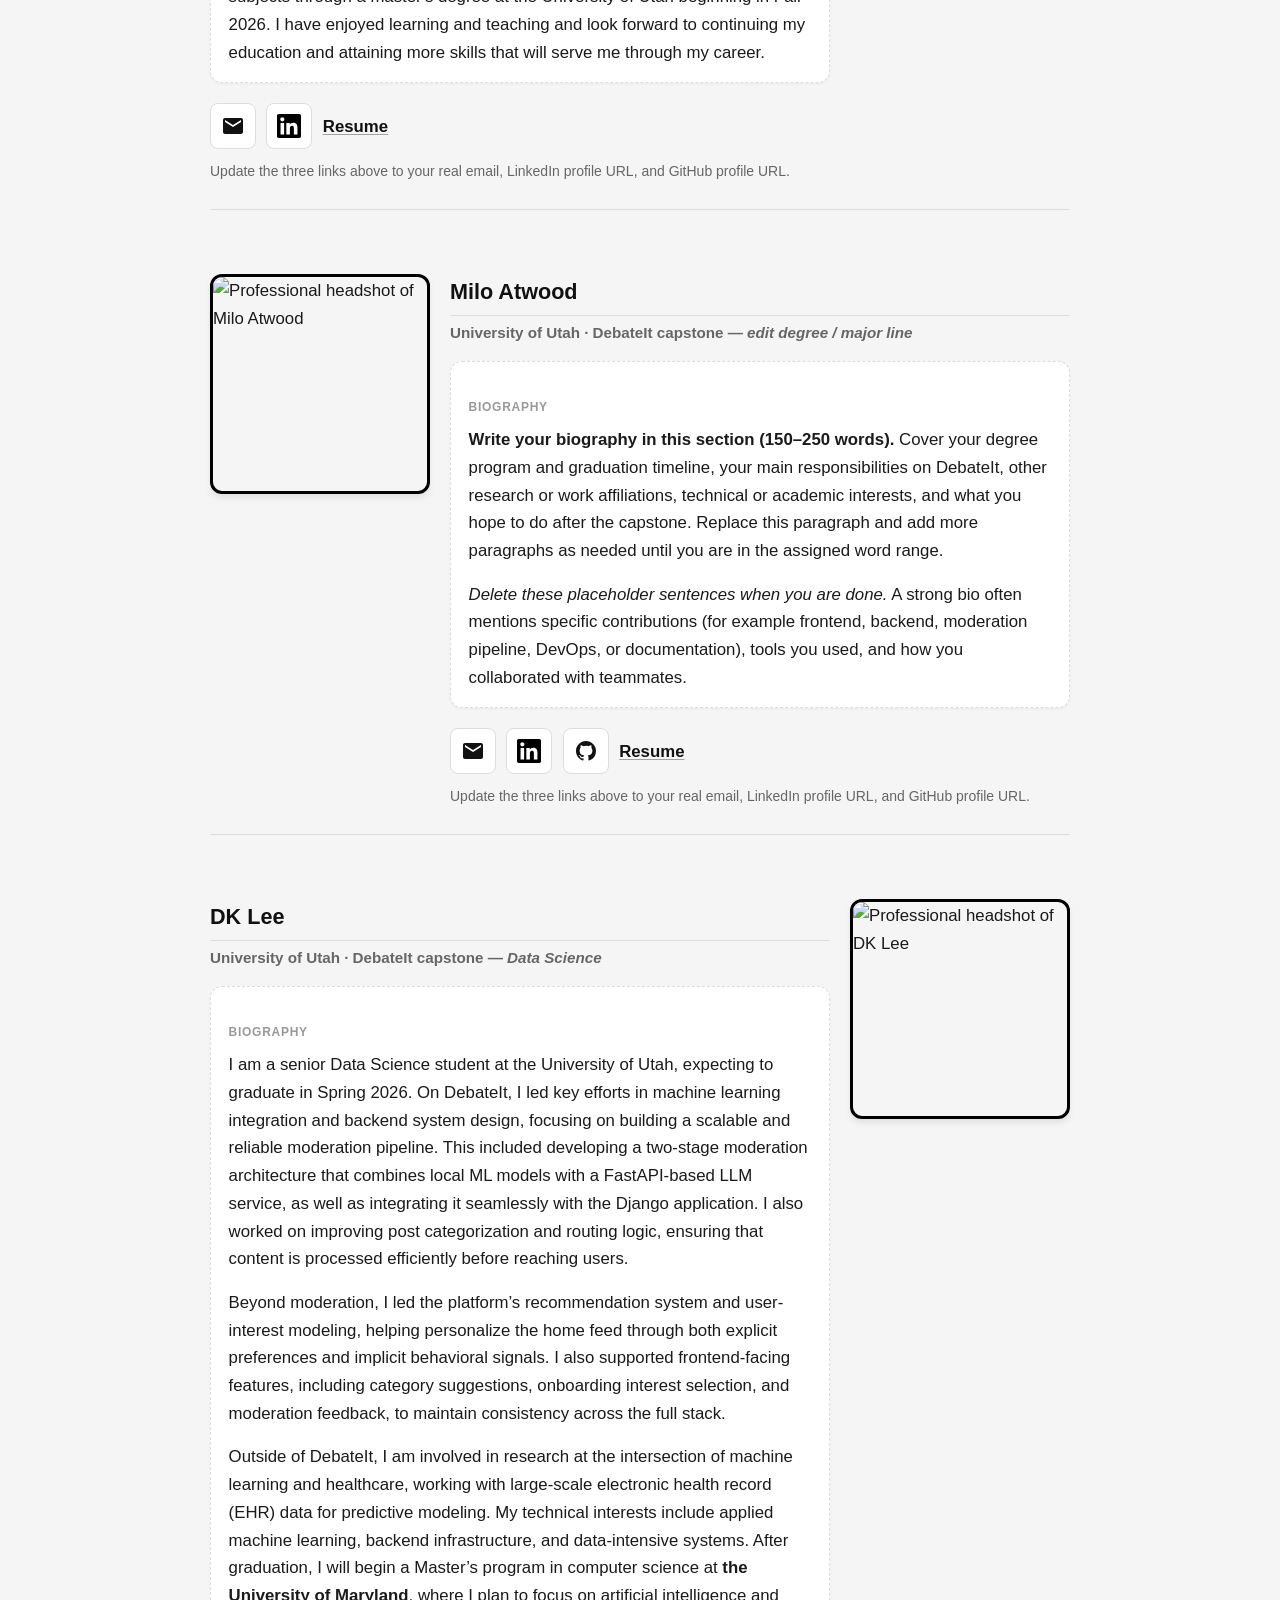
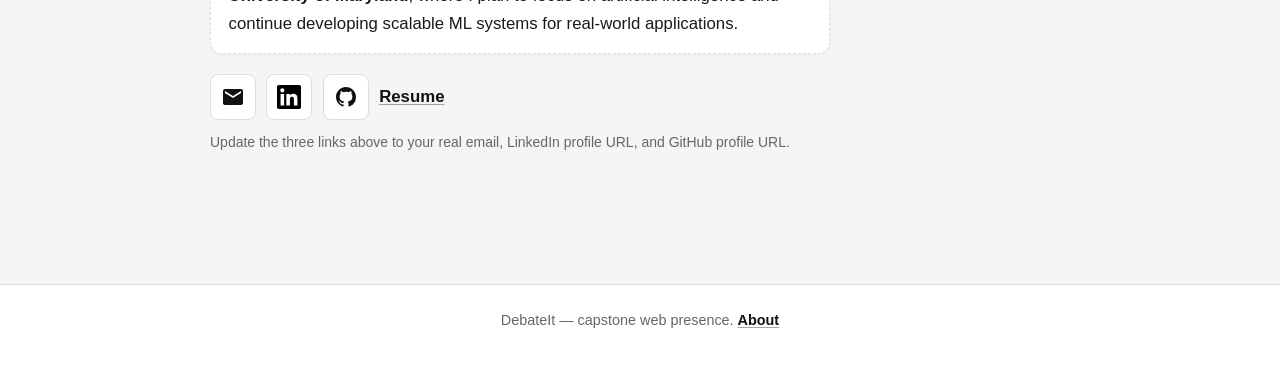
==== commit f45378a0: "Quinn Bio Updates" ====
--- a/team.html
+++ b/team.html
@@ -4,6 +4,7 @@
     <meta charset="utf-8" />
     <meta name="viewport" content="width=device-width, initial-scale=1" />
     <title>Team — DebateIt</title>
+    <link rel="icon" href="assets/tabLogo.png" type="image/png" />
     <link rel="stylesheet" href="styles.css" />
   </head>
   <body>
@@ -31,8 +32,8 @@
       </symbol>
       <symbol id="icon-linkedin" viewBox="0 0 24 24">
         <path
-          fill="currentColor"
-          d="M19 3a2 2 0 0 1 2 2v14a2 2 0 0 1-2 2H5a2 2 0 0 1-2-2V5a2 2 0 0 1 2-2h14m-.5 15.5v-5.3a3.26 3.26 0 0 0-3.26-3.26c-.85 0-1.64.21-2.35.62V8.5h-2.8v8.2h2.8v-4.93c0-.68.67-1.53 1.75-1.53 1 0 1.5.73 1.5 1.69v4.77h2.76M6.88 6.56a1.68 1.68 0 0 1-1.68-1.68A1.68 1.68 0 0 1 6.88 3.2a1.69 1.69 0 0 1 1.69 1.68 1.69 1.69 0 0 1-1.69 1.68m1.39 10.94V8.5H5.5v8.2h2.77z"
+          fill="#000000"
+          d="M20.447 20.452h-3.554v-5.569c0-1.328-.027-3.037-1.852-3.037-1.853 0-2.136 1.445-2.136 2.939v5.667H9.351V9h3.414v1.561h.046c.477-.9 1.637-1.85 3.37-1.85 3.601 0 4.267 2.37 4.267 5.455v6.286zM5.337 7.433c-1.144 0-2.063-.926-2.063-2.065 0-1.138.92-2.063 2.063-2.063 1.14 0 2.064.925 2.064 2.063 0 1.139-.925 2.065-2.064 2.065zm1.782 13.019H3.555V9h3.564v11.452zM22.225 0H1.771C.792 0 0 .774 0 1.729v20.542C0 23.227.792 24 1.771 24h20.451C23.2 24 24 23.227 24 22.271V1.729C24 .774 23.2 0 22.222 0h.003z"
         />
       </symbol>
       <symbol id="icon-github" viewBox="0 0 24 24">
@@ -70,6 +71,95 @@
           <section class="team-member__bio-write" aria-labelledby="bio-heading-ahmad">
             <h3 class="team-bio-heading" id="bio-heading-ahmad">Biography</h3>
             <p>
+              I am a Computer Science student graduating May 1st. I worked significantly on the frontend of DebateIt, while also providing support for backend, I was also in charge of infrastructure and deployment of our platform with Quinn!
+              Other than my time completing my CS degree I worked on completing a FinTech Minor, where I also worked as a TA and RA for the FinTech department. I enjoy the intersection between finance and technology, therefore after graduation
+              I am to find a job within Utah's FinTech industry.
+            </p>
+            <p>
+              Outside of Academics I enjoy being active. I enjoy playing soccer, golf, and learning new sports [currently rock climbing]. And when I cant get outdoors, I enjoy reading and hopping on my racing simulator!
+              
+              
+            </p>
+          </section>
+
+          <div class="contact-icons" role="list" aria-label="Professional contact — Ahmad Al Najjar">
+            <a class="contact-icons__link" role="listitem" href="mailto:ahmadslc7@gmail.com" aria-label="Email Ahmad Al Najjar">
+              <svg class="contact-icons__svg" width="24" height="24" aria-hidden="true"><use href="#icon-email" /></svg>
+            </a>
+            <a class="contact-icons__link" role="listitem" href="https://www.linkedin.com/in/ahmad-al-najjar-305a1925a/" aria-label="Ahmad Al Najjar on LinkedIn" rel="noopener noreferrer" target="_blank">
+              <svg class="contact-icons__svg" width="24" height="24" aria-hidden="true"><use href="#icon-linkedin" /></svg>
+            </a>
+            <a class="contact-icons__link" role="listitem" href="https://github.com/MrNajj" aria-label="Ahmad Al Najjar on GitHub" rel="noopener noreferrer" target="_blank">
+              <svg class="contact-icons__svg" width="24" height="24" aria-hidden="true"><use href="#icon-github" /></svg>
+            </a>
+            <a class="team-member__resume-btn" role="listitem" href="assets/resumes/ahmad-al-najjar.pdf" aria-label="Open Ahmad Al Najjar's resume (PDF)" rel="noopener noreferrer" target="_blank">Resume</a>
+          </div>
+          <p class="contact-icons__hint"></p>
+        </div>
+      </article>
+
+      <!-- 2. Quinn Sakelaris — photo RIGHT -->
+      <article class="team-member team-member--flip" id="quinn-sakelaris">
+        <figure class="team-member__photo">
+          <img
+            src="assets/headshots/quinn-sakelaris.png"
+            alt="Professional headshot of Quinn Sakelaris"
+            width="220"
+            height="220"
+            onerror="this.onerror=null;this.src='assets/headshot-placeholder.svg'"
+          />
+        </figure>
+        <div class="team-member__bio">
+          <h2 class="team-member__name">Quinn Sakelaris</h2>
+          <p class="team-member__role">University of Utah · DebateIt capstone — <em>Computer Science</em></p>
+
+          <section class="team-member__bio-write" aria-labelledby="bio-heading-quinn">
+            <h3 class="team-bio-heading" id="bio-heading-quinn">Biography</h3>
+            <p>
+              I am in my fourth year studying computer science and I am graduating on May 1st. I have become very passionate about problem solving over the last four years and have found new challenges very exciting.
+            </p>
+            <p>  
+              My role with the debateIT team has been full-stack feature implementation. I contributed to a major portion of our app with the most important features being building the foundation and structure of many pages on our app, adding fail safes for our AI moderation
+              such as connecting human moderation to our AI pipeline and flagged posts to be sent to a human moderator. In addition to that, I contributed heavily to the automated testing and CI/CD pipeline as well as the AWS deployment.
+            </p>
+            <p>  
+              I am a teaching assistant at the University of Utah, and I am passionate about helping students find an understanding and getting new concepts to "click" in their minds. 
+              The subcategory of CS that has encapsulated me the most has been computer architecture and systems, and through that I have also found an interest in cybersecurity. I plan to continue dialing in my knowledge of these subjects through a master's degree
+              at the University of Utah beginning in Fall 2026. I have enjoyed learning and teaching and look forward to continuing my education and attaining more skills that will serve me through my career.
+            </p>
+          </section>
+
+          <div class="contact-icons" role="list" aria-label="Professional contact — Quinn Sakelaris">
+            <a class="contact-icons__link" role="listitem" href="mailto:quinn.sakelaris@utah.edu" aria-label="Email Quinn Sakelaris">
+              <svg class="contact-icons__svg" width="24" height="24" aria-hidden="true"><use href="#icon-email" /></svg>
+            </a>
+            <a class="contact-icons__link" role="listitem" href="https://www.linkedin.com/in/quinn-sakelaris/" aria-label="Quinn Sakelaris on LinkedIn" rel="noopener noreferrer" target="_blank">
+              <svg class="contact-icons__svg" width="24" height="24" aria-hidden="true"><use href="#icon-linkedin" /></svg>
+            </a>
+            <a class="team-member__resume-btn" role="listitem" href="assets/resumes/Quinn-Sakelaris-Resume.pdf" aria-label="Open Quinn Sakelaris's resume (PDF)" rel="noopener noreferrer" target="_blank">Resume</a>
+          </div>
+          <p class="contact-icons__hint"><small>Update the three links above to your real email, LinkedIn profile URL, and GitHub profile URL.</small></p>
+        </div>
+      </article>
+
+      <!-- 3. Milo Atwood — photo LEFT -->
+      <article class="team-member" id="milo-atwood">
+        <figure class="team-member__photo">
+          <img
+            src="assets/headshots/milo-atwood.jpg"
+            alt="Professional headshot of Milo Atwood"
+            width="220"
+            height="220"
+            onerror="this.onerror=null;this.src='assets/headshot-placeholder.svg'"
+          />
+        </figure>
+        <div class="team-member__bio">
+          <h2 class="team-member__name">Milo Atwood</h2>
+          <p class="team-member__role">University of Utah · DebateIt capstone — <em>edit degree / major line</em></p>
+
+          <section class="team-member__bio-write" aria-labelledby="bio-heading-milo">
+            <h3 class="team-bio-heading" id="bio-heading-milo">Biography</h3>
+            <p>
               <strong>Write your biography in this section (150–250 words).</strong> Cover your degree program and graduation timeline, your main responsibilities on DebateIt, other research or work affiliations, technical or academic interests, and what
               you hope to do after the capstone. Replace this paragraph and add more paragraphs as needed until you are in the assigned word range.
             </p>
@@ -79,90 +169,6 @@
             </p>
           </section>
 
-          <div class="contact-icons" role="list" aria-label="Professional contact — Ahmad Al Najjar">
-            <a class="contact-icons__link" role="listitem" href="mailto:ahmadslc7@gmail.com" aria-label="Email Ahmad Al Najjar">
-              <svg class="contact-icons__svg" width="24" height="24" aria-hidden="true"><use href="#icon-email" /></svg>
-            </a>
-            <a class="contact-icons__link" role="listitem" href="https://www.linkedin.com/in/ahmad-al-najjar-305a1925a/" aria-label="Ahmad Al Najjar on LinkedIn" rel="noopener noreferrer" target="_blank">
-              <svg class="contact-icons__svg" width="24" height="24" aria-hidden="true"><use href="#icon-linkedin" /></svg>
-            </a>
-            <a class="contact-icons__link" role="listitem" href="https://github.com/MrNajj" aria-label="Ahmad Al Najjar on GitHub" rel="noopener noreferrer" target="_blank">
-              <svg class="contact-icons__svg" width="24" height="24" aria-hidden="true"><use href="#icon-github" /></svg>
-            </a>
-          </div>
-          <p class="contact-icons__hint"></p>
-        </div>
-      </article>
-
-      <!-- 2. Quinn Sakelaris — photo RIGHT -->
-      <article class="team-member team-member--flip" id="quinn-sakelaris">
-        <figure class="team-member__photo">
-          <img
-            src="assets/headshots/quinn-sakelaris.jpg"
-            alt="Professional headshot of Quinn Sakelaris"
-            width="220"
-            height="220"
-            onerror="this.onerror=null;this.src='assets/headshot-placeholder.svg'"
-          />
-        </figure>
-        <div class="team-member__bio">
-          <h2 class="team-member__name">Quinn Sakelaris</h2>
-          <p class="team-member__role">University of Utah · DebateIt capstone — <em>edit degree / major line</em></p>
-
-          <section class="team-member__bio-write" aria-labelledby="bio-heading-quinn">
-            <h3 class="team-bio-heading" id="bio-heading-quinn">Biography</h3>
-            <p>
-              <strong>Write your biography in this section (150–250 words).</strong> Cover your degree program and graduation timeline, your main responsibilities on DebateIt, other research or work affiliations, technical or academic interests, and what
-              you hope to do after the capstone. Replace this paragraph and add more paragraphs as needed until you are in the assigned word range.
-            </p>
-            <p>
-              <em>Delete these placeholder sentences when you are done.</em> A strong bio often mentions specific contributions (for example frontend, backend, moderation pipeline, DevOps, or documentation), tools you used, and how you collaborated with
-              teammates.
-            </p>
-          </section>
-
-          <div class="contact-icons" role="list" aria-label="Professional contact — Quinn Sakelaris">
-            <a class="contact-icons__link" role="listitem" href="mailto:quinn.sakelaris@utah.edu" aria-label="Email Quinn Sakelaris">
-              <svg class="contact-icons__svg" width="24" height="24" aria-hidden="true"><use href="#icon-email" /></svg>
-            </a>
-            <a class="contact-icons__link" role="listitem" href="https://www.linkedin.com/in/quinn-sakelaris/" aria-label="Quinn Sakelaris on LinkedIn" rel="noopener noreferrer" target="_blank">
-              <svg class="contact-icons__svg" width="24" height="24" aria-hidden="true"><use href="#icon-linkedin" /></svg>
-            </a>
-            <a class="contact-icons__link" role="listitem" href="https://github.com/quinn-sakelaris" aria-label="Quinn Sakelaris on GitHub" rel="noopener noreferrer" target="_blank">
-              <svg class="contact-icons__svg" width="24" height="24" aria-hidden="true"><use href="#icon-github" /></svg>
-            </a>
-          </div>
-          <p class="contact-icons__hint"><small>Update the three links above to your real email, LinkedIn profile URL, and GitHub profile URL.</small></p>
-        </div>
-      </article>
-
-      <!-- 3. Milo Atwood — photo LEFT -->
-      <article class="team-member" id="milo-atwood">
-        <figure class="team-member__photo">
-          <img
-            src="assets/headshots/milo-atwood.jpg"
-            alt="Professional headshot of Milo Atwood"
-            width="220"
-            height="220"
-            onerror="this.onerror=null;this.src='assets/headshot-placeholder.svg'"
-          />
-        </figure>
-        <div class="team-member__bio">
-          <h2 class="team-member__name">Milo Atwood</h2>
-          <p class="team-member__role">University of Utah · DebateIt capstone — <em>edit degree / major line</em></p>
-
-          <section class="team-member__bio-write" aria-labelledby="bio-heading-milo">
-            <h3 class="team-bio-heading" id="bio-heading-milo">Biography</h3>
-            <p>
-              <strong>Write your biography in this section (150–250 words).</strong> Cover your degree program and graduation timeline, your main responsibilities on DebateIt, other research or work affiliations, technical or academic interests, and what
-              you hope to do after the capstone. Replace this paragraph and add more paragraphs as needed until you are in the assigned word range.
-            </p>
-            <p>
-              <em>Delete these placeholder sentences when you are done.</em> A strong bio often mentions specific contributions (for example frontend, backend, moderation pipeline, DevOps, or documentation), tools you used, and how you collaborated with
-              teammates.
-            </p>
-          </section>
-
           <div class="contact-icons" role="list" aria-label="Professional contact — Milo Atwood">
             <a class="contact-icons__link" role="listitem" href="mailto:milo.atwood@utah.edu" aria-label="Email Milo Atwood">
               <svg class="contact-icons__svg" width="24" height="24" aria-hidden="true"><use href="#icon-email" /></svg>
@@ -173,6 +179,7 @@
             <a class="contact-icons__link" role="listitem" href="https://github.com/milo-atwood" aria-label="Milo Atwood on GitHub" rel="noopener noreferrer" target="_blank">
               <svg class="contact-icons__svg" width="24" height="24" aria-hidden="true"><use href="#icon-github" /></svg>
             </a>
+            <a class="team-member__resume-btn" role="listitem" href="assets/resumes/milo-atwood.pdf" aria-label="Open Milo Atwood's resume (PDF)" rel="noopener noreferrer" target="_blank">Resume</a>
           </div>
           <p class="contact-icons__hint"><small>Update the three links above to your real email, LinkedIn profile URL, and GitHub profile URL.</small></p>
         </div>
@@ -182,39 +189,41 @@
       <article class="team-member team-member--flip" id="dk-lee">
         <figure class="team-member__photo">
           <img
-            src="assets/headshots/dk-lee.jpg"
+            src="assets/headshots/Dongkun_Lee.png"
             alt="Professional headshot of DK Lee"
             width="220"
             height="220"
-            onerror="this.onerror=null;this.src='assets/headshot-placeholder.svg'"
+            onerror="this.onerror=null;this.src='assets/headshots/Dongkun_Lee.png'"
           />
         </figure>
         <div class="team-member__bio">
           <h2 class="team-member__name">DK Lee</h2>
-          <p class="team-member__role">University of Utah · DebateIt capstone — <em>edit degree / major line</em></p>
+          <p class="team-member__role">University of Utah · DebateIt capstone — <em>Data Science</em></p>
 
           <section class="team-member__bio-write" aria-labelledby="bio-heading-dk">
             <h3 class="team-bio-heading" id="bio-heading-dk">Biography</h3>
             <p>
-              <strong>Write your biography in this section (150–250 words).</strong> Cover your degree program and graduation timeline, your main responsibilities on DebateIt, other research or work affiliations, technical or academic interests, and what
-              you hope to do after the capstone. Replace this paragraph and add more paragraphs as needed until you are in the assigned word range.
-            </p>
-            <p>
-              <em>Delete these placeholder sentences when you are done.</em> A strong bio often mentions specific contributions (for example frontend, backend, moderation pipeline, DevOps, or documentation), tools you used, and how you collaborated with
-              teammates.
+              I am a senior Data Science student at the University of Utah, expecting to graduate in Spring 2026. On DebateIt, I led key efforts in machine learning integration and backend system design, focusing on building a scalable and reliable moderation pipeline. This included developing a two-stage moderation architecture that combines local ML models with a FastAPI-based LLM service, as well as integrating it seamlessly with the Django application. I also worked on improving post categorization and routing logic, ensuring that content is processed efficiently before reaching users.
+            </p>
+            <p>
+              Beyond moderation, I led the platform’s recommendation system and user-interest modeling, helping personalize the home feed through both explicit preferences and implicit behavioral signals. I also supported frontend-facing features, including category suggestions, onboarding interest selection, and moderation feedback, to maintain consistency across the full stack.
+            </p>
+            <p>
+              Outside of DebateIt, I am involved in research at the intersection of machine learning and healthcare, working with large-scale electronic health record (EHR) data for predictive modeling. My technical interests include applied machine learning, backend infrastructure, and data-intensive systems. After graduation, I will begin a Master’s program in computer science at <strong>the University of Maryland</strong>, where I plan to focus on artificial intelligence and continue developing scalable ML systems for real-world applications.
             </p>
           </section>
 
           <div class="contact-icons" role="list" aria-label="Professional contact — DK Lee">
-            <a class="contact-icons__link" role="listitem" href="mailto:dk.lee@utah.edu" aria-label="Email DK Lee">
-              <svg class="contact-icons__svg" width="24" height="24" aria-hidden="true"><use href="#icon-email" /></svg>
-            </a>
-            <a class="contact-icons__link" role="listitem" href="https://www.linkedin.com/in/dk-lee" aria-label="DK Lee on LinkedIn" rel="noopener noreferrer" target="_blank">
-              <svg class="contact-icons__svg" width="24" height="24" aria-hidden="true"><use href="#icon-linkedin" /></svg>
-            </a>
-            <a class="contact-icons__link" role="listitem" href="https://github.com/dk-lee" aria-label="DK Lee on GitHub" rel="noopener noreferrer" target="_blank">
+            <a class="contact-icons__link" role="listitem" href="ldkung2001@gmail.com" aria-label="Email DK Lee">
+              <svg class="contact-icons__svg" width="24" height="24" aria-hidden="true"><use href="#icon-email" /></svg>
+            </a>
+            <a class="contact-icons__link" role="listitem" href="https://www.linkedin.com/in/dongkun-lee-4607a2228/" aria-label="DK Lee on LinkedIn" rel="noopener noreferrer" target="_blank">
+              <svg class="contact-icons__svg" width="24" height="24" aria-hidden="true"><use href="#icon-linkedin" /></svg>
+            </a>
+            <a class="contact-icons__link" role="listitem" href="https://github.com/DKunLee" aria-label="DK Lee on GitHub" rel="noopener noreferrer" target="_blank">
               <svg class="contact-icons__svg" width="24" height="24" aria-hidden="true"><use href="#icon-github" /></svg>
             </a>
+            <a class="team-member__resume-btn" role="listitem" href="assets/resumes/Dongkun_Lee_Resume.pdf" aria-label="Open DK Lee's resume (PDF)" rel="noopener noreferrer" target="_blank">Resume</a>
           </div>
           <p class="contact-icons__hint"><small>Update the three links above to your real email, LinkedIn profile URL, and GitHub profile URL.</small></p>
         </div>
